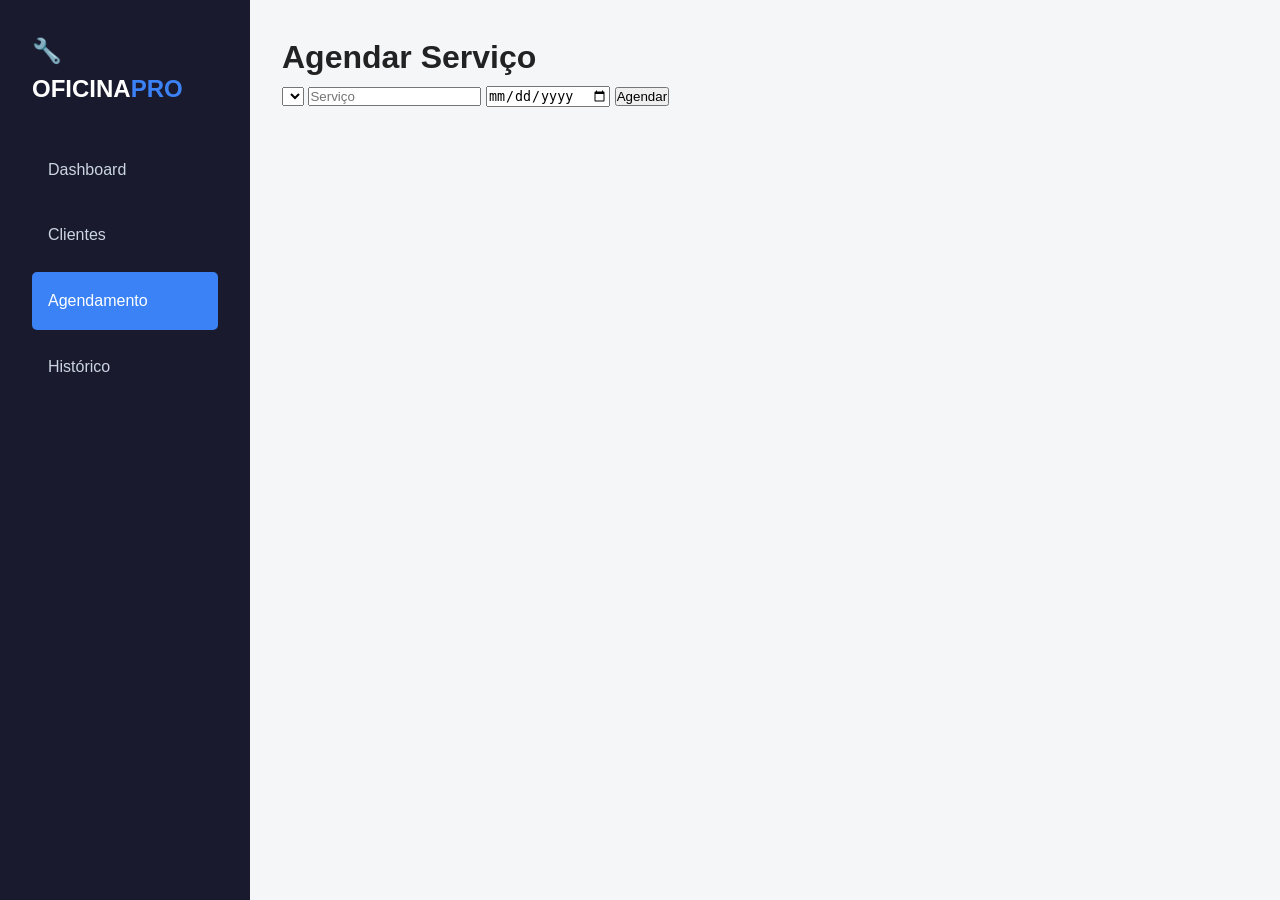
==== index.html @ 490d41de "teste de front" ====
<!DOCTYPE html>
<html lang="pt-br">
<head>
<meta charset="UTF-8">
<title>Agendamento</title>
<link rel="stylesheet" href="style.css">
</head>

<body>

<nav class="sidebar">
<h2>🔧 OFICINA<span>PRO</span></h2>
<ul>
<li><a href="index.html">Dashboard</a></li>
<li><a href="cadastro.html">Clientes</a></li>
<li><a href="agendamento.html" class="active">Agendamento</a></li>
<li><a href="historico.html">Histórico</a></li>
</ul>
</nav>

<main>
<div class="agendamento-content">
<h1>Agendar Serviço</h1>

<form id="form-agendamento" class="box-agendar">
<select id="select-cliente" required></select>
<input type="text" id="servico" placeholder="Serviço" required>
<input type="date" id="data" required>

<button class="btn-confirmar">Agendar</button>
</form>
</div>
</main>

<script src="script.js"></script>
<script>
const clientes = getClientes();
const select = document.getElementById('select-cliente');

select.innerHTML = clientes.map(c =>
`<option value="${c.id}">${c.nome} - ${c.carro}</option>`
).join('');

// CORREÇÃO AQUI 👇
document.getElementById('form-agendamento').onsubmit = (e)=>{
e.preventDefault();

const cliente = clientes.find(c=>c.id==select.value);

const servicos = getServicos();
servicos.push({
id:Date.now(),
cliente:cliente.nome,
carro:cliente.carro,
servico:document.getElementById('servico').value,
data:document.getElementById('data').value,
status:'pendente'
});

salvarDados('oficina_servicos', servicos);

alert("Agendado!");
location.href="historico.html";
};
</script>

</body>
</html>
---- style.css ----
* {
  margin: 0;
  padding: 0;
  box-sizing: border-box;
}

body {
  font-family: Arial, sans-serif;
  line-height: 1.6;
  background-color: #f4f6f8;
  color: #222;
  display: flex;
}

.sidebar {
  width: 250px;
  height: 100vh;
  background-color: #1a1a2e;
  color: #fff;
  padding: 2rem;
  position: fixed;
}

.sidebar h2 span {
  color: #3b82f6;
}

.sidebar ul {
  list-style: none;
  margin-top: 2rem;
}

.sidebar a {
  display: block;
  color: #cbd5e1;
  text-decoration: none;
  padding: 1rem;
  margin-bottom: 0.5rem;
  border-radius: 5px;
  transition: 0.3s;
}

.sidebar a:hover, .sidebar a.active {
  background-color: #3b82f6;
  color: #fff;
}

main {
  margin-left: 250px;
  width: calc(100% - 250px);
  padding: 2rem;
}

.container {
  width: 95%;
  margin: 0 auto;
}

.dashboard-cards {
  display: flex;
  gap: 20px;
  margin-top: 2rem;
}

.card {
  background: #fff;
  padding: 2.5rem;
  border-radius: 10px;
  box-shadow: 0 4px 6px rgba(0, 0, 0, 0.1);
  flex: 1;
  text-align: center;
  border-top: 6px solid #3b82f6;
}

.card.p { border-color: #f59e0b; }
.card.c { border-color: #10b981; }

.card h3 {
  font-size: 0.9rem;
  color: #64748b;
  text-transform: uppercase;
}

.card span {
  font-size: 3rem;
  font-weight: bold;
  display: block;
  margin-top: 10px;
}
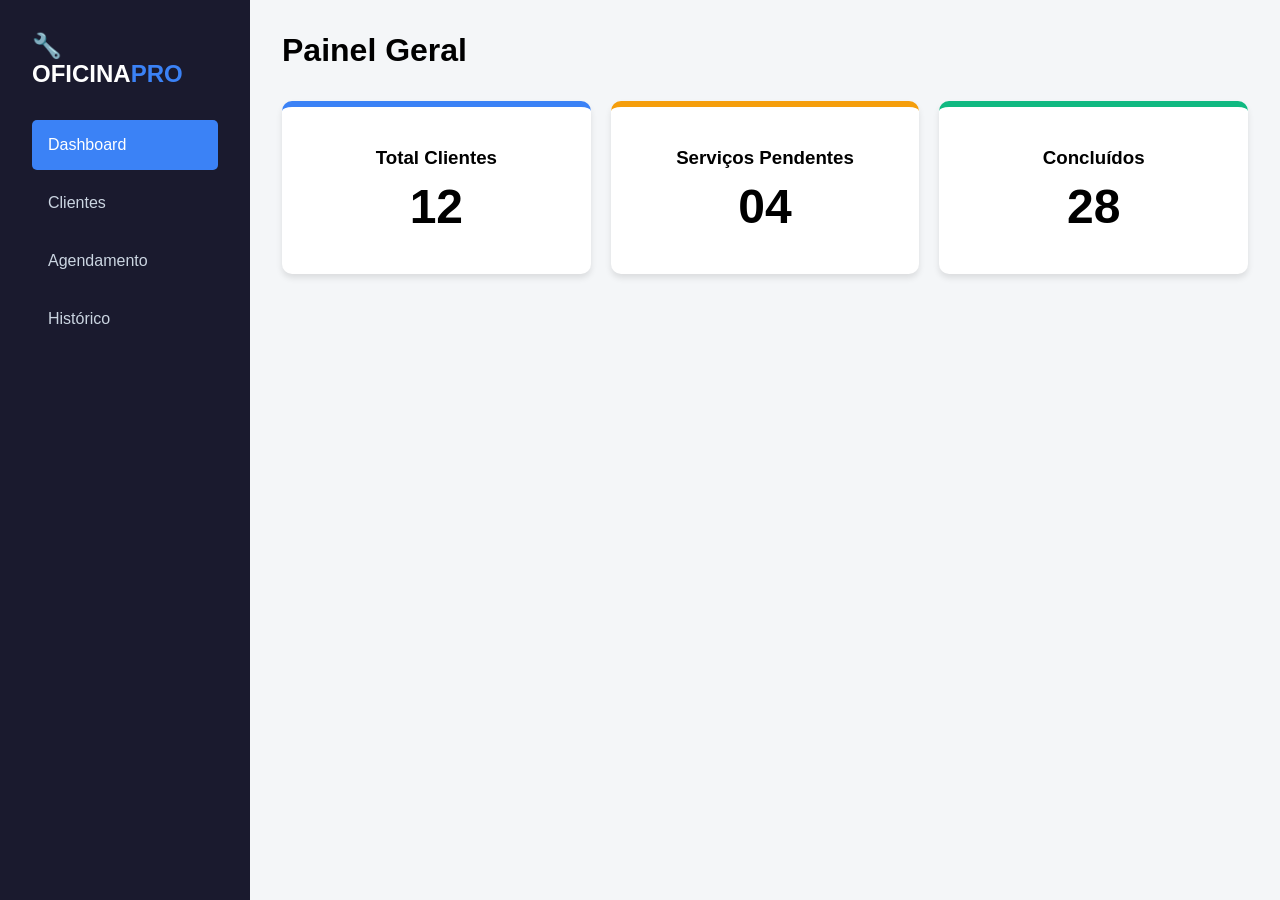
==== commit b26f4f3f: "teste front" ====
--- a/index.html
+++ b/index.html
@@ -1,68 +1,37 @@
 <!DOCTYPE html>
 <html lang="pt-br">
 <head>
-<meta charset="UTF-8">
-<title>Agendamento</title>
-<link rel="stylesheet" href="style.css">
+    <meta charset="UTF-8">
+    <title>OficinaPro - Dashboard</title>
+    <link rel="stylesheet" href="style.css">
 </head>
+<body>
+    <nav class="sidebar">
+        <h2>🔧 OFICINA<span>PRO</span></h2>
+        <ul>
+            <li><a href="index.html" class="active">Dashboard</a></li>
+            <li><a href="cadastro.html">Clientes</a></li>
+            <li><a href="agendamento.html">Agendamento</a></li>
+            <li><a href="historico.html">Histórico</a></li>
+        </ul>
+    </nav>
 
-<body>
-
-<nav class="sidebar">
-<h2>🔧 OFICINA<span>PRO</span></h2>
-<ul>
-<li><a href="index.html">Dashboard</a></li>
-<li><a href="cadastro.html">Clientes</a></li>
-<li><a href="agendamento.html" class="active">Agendamento</a></li>
-<li><a href="historico.html">Histórico</a></li>
-</ul>
-</nav>
-
-<main>
-<div class="agendamento-content">
-<h1>Agendar Serviço</h1>
-
-<form id="form-agendamento" class="box-agendar">
-<select id="select-cliente" required></select>
-<input type="text" id="servico" placeholder="Serviço" required>
-<input type="date" id="data" required>
-
-<button class="btn-confirmar">Agendar</button>
-</form>
-</div>
-</main>
-
-<script src="script.js"></script>
-<script>
-const clientes = getClientes();
-const select = document.getElementById('select-cliente');
-
-select.innerHTML = clientes.map(c =>
-`<option value="${c.id}">${c.nome} - ${c.carro}</option>`
-).join('');
-
-// CORREÇÃO AQUI 👇
-document.getElementById('form-agendamento').onsubmit = (e)=>{
-e.preventDefault();
-
-const cliente = clientes.find(c=>c.id==select.value);
-
-const servicos = getServicos();
-servicos.push({
-id:Date.now(),
-cliente:cliente.nome,
-carro:cliente.carro,
-servico:document.getElementById('servico').value,
-data:document.getElementById('data').value,
-status:'pendente'
-});
-
-salvarDados('oficina_servicos', servicos);
-
-alert("Agendado!");
-location.href="historico.html";
-};
-</script>
-
+    <main>
+        <h1>Painel Geral</h1>
+        <div class="dashboard-cards">
+            <div class="card">
+                <h3>Total Clientes</h3>
+                <span>12</span>
+            </div>
+            <div class="card p">
+                <h3>Serviços Pendentes</h3>
+                <span>04</span>
+            </div>
+            <div class="card c">
+                <h3>Concluídos</h3>
+                <span>28</span>
+            </div>
+        </div>
+    </main>
 </body>
 </html>
--- a/style.css
+++ b/style.css
@@ -1,89 +1,69 @@
 * {
-  margin: 0;
-  padding: 0;
-  box-sizing: border-box;
+    margin: 0;
+    padding: 0;
+    box-sizing: border-box;
 }
 
 body {
-  font-family: Arial, sans-serif;
-  line-height: 1.6;
-  background-color: #f4f6f8;
-  color: #222;
-  display: flex;
+    font-family: Arial, sans-serif;
+    background-color: #f4f6f8;
+    display: flex;
 }
 
 .sidebar {
-  width: 250px;
-  height: 100vh;
-  background-color: #1a1a2e;
-  color: #fff;
-  padding: 2rem;
-  position: fixed;
+    width: 250px;
+    height: 100vh;
+    background-color: #1a1a2e;
+    color: #fff;
+    padding: 2rem;
+    position: fixed;
 }
 
-.sidebar h2 span {
-  color: #3b82f6;
-}
-
-.sidebar ul {
-  list-style: none;
-  margin-top: 2rem;
-}
+.sidebar h2 span { color: #3b82f6; }
+.sidebar ul { list-style: none; margin-top: 2rem; }
 
 .sidebar a {
-  display: block;
-  color: #cbd5e1;
-  text-decoration: none;
-  padding: 1rem;
-  margin-bottom: 0.5rem;
-  border-radius: 5px;
-  transition: 0.3s;
+    display: block;
+    color: #cbd5e1;
+    text-decoration: none;
+    padding: 1rem;
+    margin-bottom: 0.5rem;
+    border-radius: 5px;
 }
 
 .sidebar a:hover, .sidebar a.active {
-  background-color: #3b82f6;
-  color: #fff;
+    background-color: #3b82f6;
+    color: #fff;
 }
 
 main {
-  margin-left: 250px;
-  width: calc(100% - 250px);
-  padding: 2rem;
-}
-
-.container {
-  width: 95%;
-  margin: 0 auto;
+    margin-left: 250px;
+    width: calc(100% - 250px);
+    padding: 2rem;
 }
 
 .dashboard-cards {
-  display: flex;
-  gap: 20px;
-  margin-top: 2rem;
+    display: flex;
+    gap: 20px;
+    margin-top: 2rem;
 }
 
 .card {
-  background: #fff;
-  padding: 2.5rem;
-  border-radius: 10px;
-  box-shadow: 0 4px 6px rgba(0, 0, 0, 0.1);
-  flex: 1;
-  text-align: center;
-  border-top: 6px solid #3b82f6;
+    background: #fff;
+    padding: 2.5rem;
+    border-radius: 10px;
+    box-shadow: 0 4px 6px rgba(0, 0, 0, 0.1);
+    flex: 1;
+    text-align: center;
+    border-top: 6px solid #3b82f6;
 }
 
 .card.p { border-color: #f59e0b; }
 .card.c { border-color: #10b981; }
 
-.card h3 {
-  font-size: 0.9rem;
-  color: #64748b;
-  text-transform: uppercase;
-}
-
 .card span {
-  font-size: 3rem;
-  font-weight: bold;
-  display: block;
-  margin-top: 10px;
+    font-size: 3rem;
+    font-weight: bold;
+    display: block;
+    margin-top: 10px;
 }
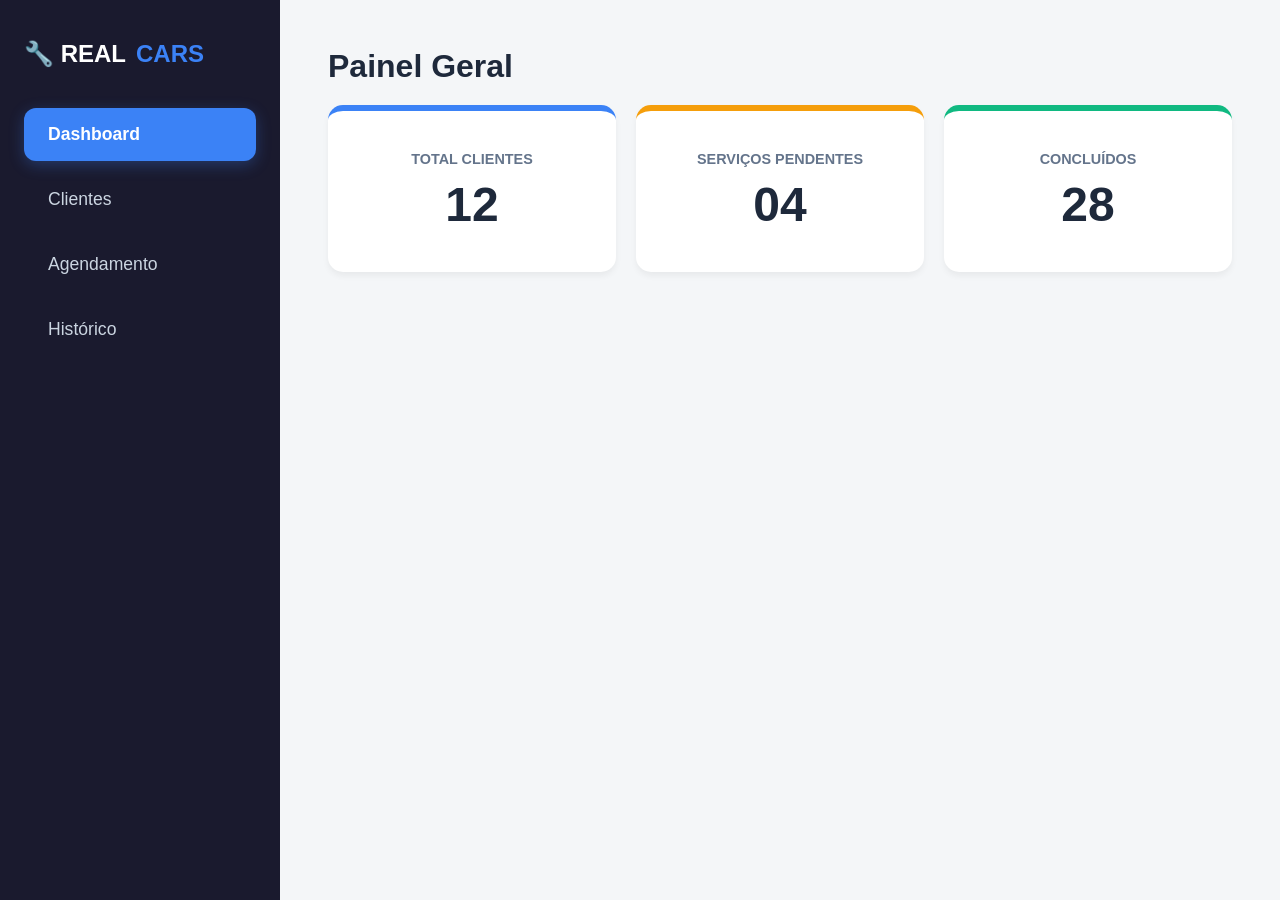
==== commit aa8bbf9f: "teste front" ====
--- a/index.html
+++ b/index.html
@@ -2,12 +2,13 @@
 <html lang="pt-br">
 <head>
     <meta charset="UTF-8">
-    <title>OficinaPro - Dashboard</title>
-    <link rel="stylesheet" href="style.css">
+    <title>REALCARS - Dashboard</title>
+    <link rel="stylesheet" href="sidebar.css">
+    <link rel="stylesheet" href="style.css"> 
 </head>
 <body>
     <nav class="sidebar">
-        <h2>🔧 OFICINA<span>PRO</span></h2>
+        <h2>🔧 REAL<span>CARS</span></h2>
         <ul>
             <li><a href="index.html" class="active">Dashboard</a></li>
             <li><a href="cadastro.html">Clientes</a></li>
--- a/sidebar.css
+++ b/sidebar.css
@@ -0,0 +1,54 @@
+/* sidebar.css */
+.sidebar {
+    width: 280px;
+    height: 100vh;
+    background-color: #1a1a2e;
+    padding: 2.5rem 1.5rem;
+    position: fixed;
+    left: 0;
+    top: 0;
+    display: flex;
+    flex-direction: column;
+    z-index: 1000;
+}
+
+.sidebar h2 {
+    color: #ffffff;
+    font-family: sans-serif;
+    margin-bottom: 2.5rem;
+    display: flex;
+    align-items: center;
+    gap: 10px;
+}
+
+.sidebar h2 span { color: #3b82f6; }
+
+.sidebar ul {
+    list-style: none;
+    padding: 0;
+}
+
+.sidebar li { margin-bottom: 12px; }
+
+.sidebar a {
+    display: block;
+    color: #cbd5e1;
+    text-decoration: none;
+    padding: 1rem 1.5rem;
+    font-family: sans-serif;
+    border-radius: 12px;
+    transition: 0.3s;
+    font-size: 1.1rem;
+}
+
+.sidebar a:hover {
+    background-color: rgba(255, 255, 255, 0.05);
+    color: #fff;
+}
+
+.sidebar a.active {
+    background-color: #3b82f6;
+    color: #ffffff;
+    font-weight: bold;
+    box-shadow: 0 4px 15px rgba(59, 130, 246, 0.3);
+}
--- a/style.css
+++ b/style.css
@@ -1,69 +1,26 @@
-* {
-    margin: 0;
-    padding: 0;
-    box-sizing: border-box;
+* { margin: 0; padding: 0; box-sizing: border-box; }
+body { font-family: 'Segoe UI', Arial, sans-serif; background-color: #f4f6f8; display: flex; }
+
+main {
+    margin-left: 280px; /* Largura da sidebar */
+    width: 100%;
+    padding: 3rem;
 }
 
-body {
-    font-family: Arial, sans-serif;
-    background-color: #f4f6f8;
-    display: flex;
-}
+h1 { color: #1e293b; margin-bottom: 20px; }
 
-.sidebar {
-    width: 250px;
-    height: 100vh;
-    background-color: #1a1a2e;
-    color: #fff;
-    padding: 2rem;
-    position: fixed;
-}
-
-.sidebar h2 span { color: #3b82f6; }
-.sidebar ul { list-style: none; margin-top: 2rem; }
-
-.sidebar a {
-    display: block;
-    color: #cbd5e1;
-    text-decoration: none;
-    padding: 1rem;
-    margin-bottom: 0.5rem;
-    border-radius: 5px;
-}
-
-.sidebar a:hover, .sidebar a.active {
-    background-color: #3b82f6;
-    color: #fff;
-}
-
-main {
-    margin-left: 250px;
-    width: calc(100% - 250px);
-    padding: 2rem;
-}
-
-.dashboard-cards {
-    display: flex;
-    gap: 20px;
-    margin-top: 2rem;
-}
+.dashboard-cards { display: flex; gap: 20px; }
 
 .card {
     background: #fff;
     padding: 2.5rem;
-    border-radius: 10px;
-    box-shadow: 0 4px 6px rgba(0, 0, 0, 0.1);
+    border-radius: 15px;
+    box-shadow: 0 4px 6px rgba(0, 0, 0, 0.05);
     flex: 1;
     text-align: center;
     border-top: 6px solid #3b82f6;
 }
-
 .card.p { border-color: #f59e0b; }
 .card.c { border-color: #10b981; }
-
-.card span {
-    font-size: 3rem;
-    font-weight: bold;
-    display: block;
-    margin-top: 10px;
-}+.card h3 { color: #64748b; font-size: 0.9rem; text-transform: uppercase; }
+.card span { font-size: 3rem; font-weight: bold; display: block; margin-top: 10px; color: #1e293b; }
